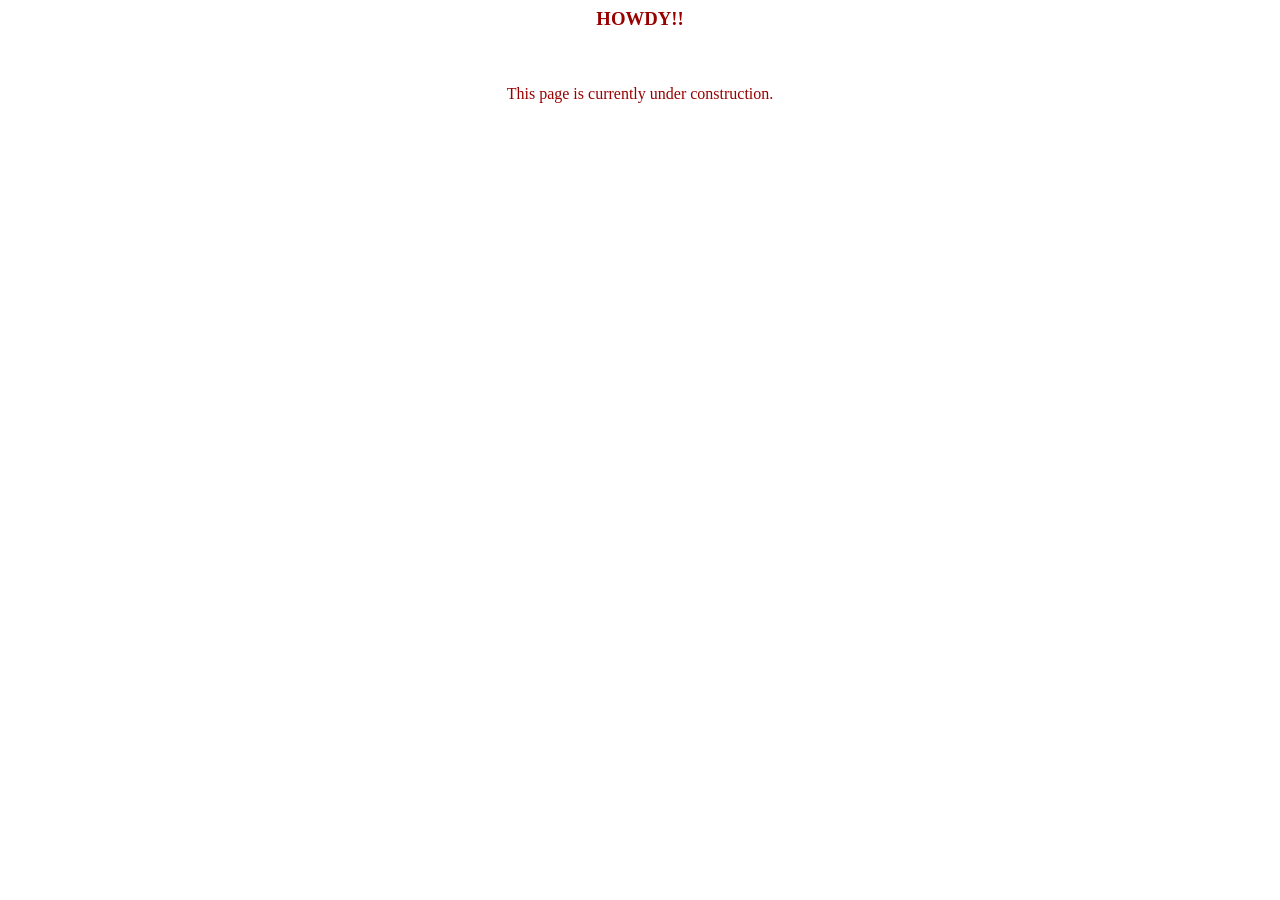
==== index.html @ 61f90579 "Add files via upload" ====
<!DOCTYPE HTML PUBLIC "-//W3C//DTD HTML 4.01 Transitional//EN">
<html>
<head>
<title>TEST</title>
<meta http-equiv="Content-Type" content="text/html; charset=iso-8859-1">
</head>

<body>
<table width="100%" border="0" cellspacing="0" cellpadding="0">
  <tr>
    <td align="center"><h3><font color="#990000">HOWDY!!</font></h3></td>
  </tr>
  <tr>
    <td align="center"><font color="#990000"><br><br>This page is currently under construction.</font></td>
  </tr>
</table>

</body>
</html>
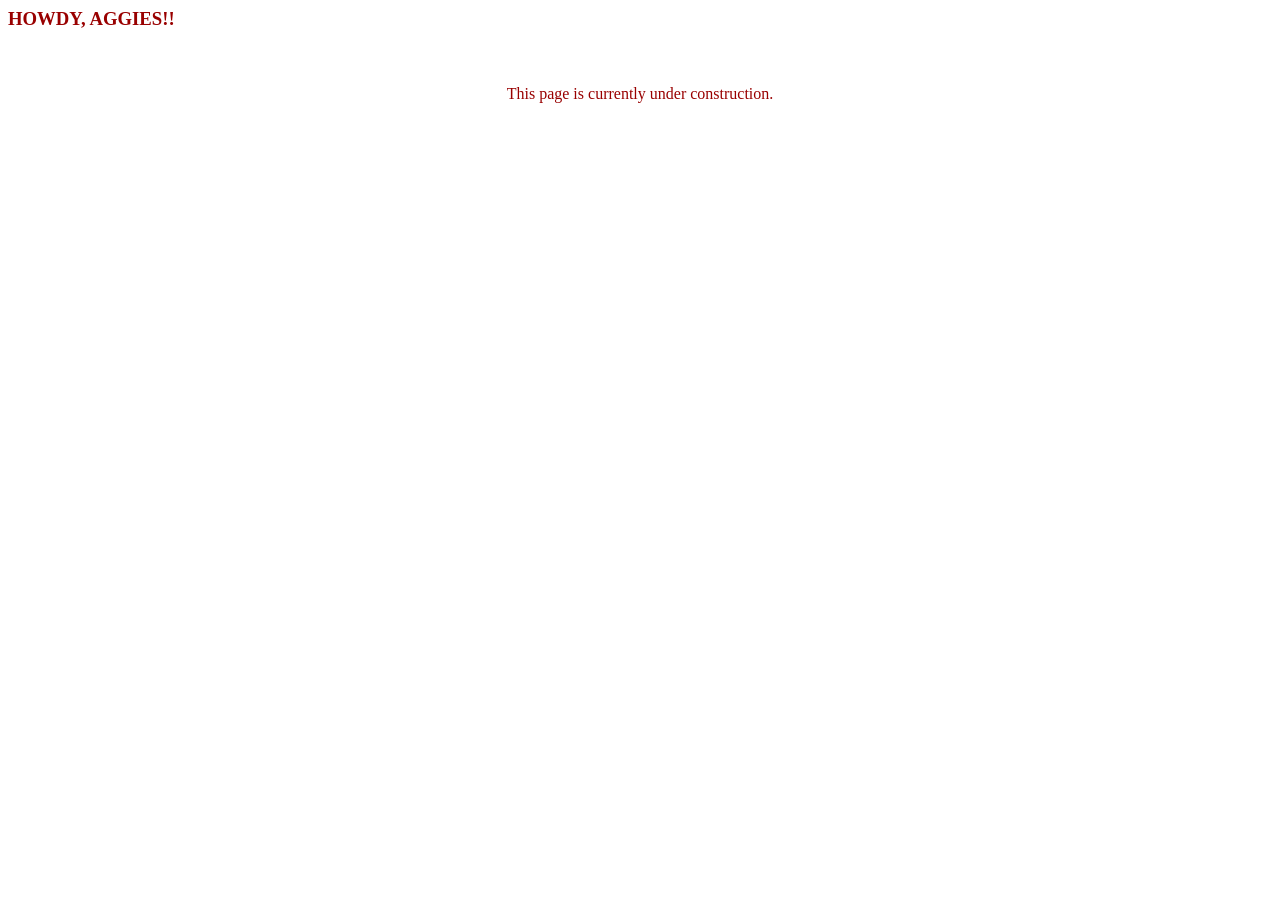
==== commit fe2b34b4: "practice commit, changed heading" ====
--- a/index.html
+++ b/index.html
@@ -8,7 +8,7 @@
 <body>
 <table width="100%" border="0" cellspacing="0" cellpadding="0">
   <tr>
-    <td align="center"><h3><font color="#990000">HOWDY!!</font></h3></td>
+    <h3><font color="#990000">HOWDY, AGGIES!!</font></h3>
   </tr>
   <tr>
     <td align="center"><font color="#990000"><br><br>This page is currently under construction.</font></td>
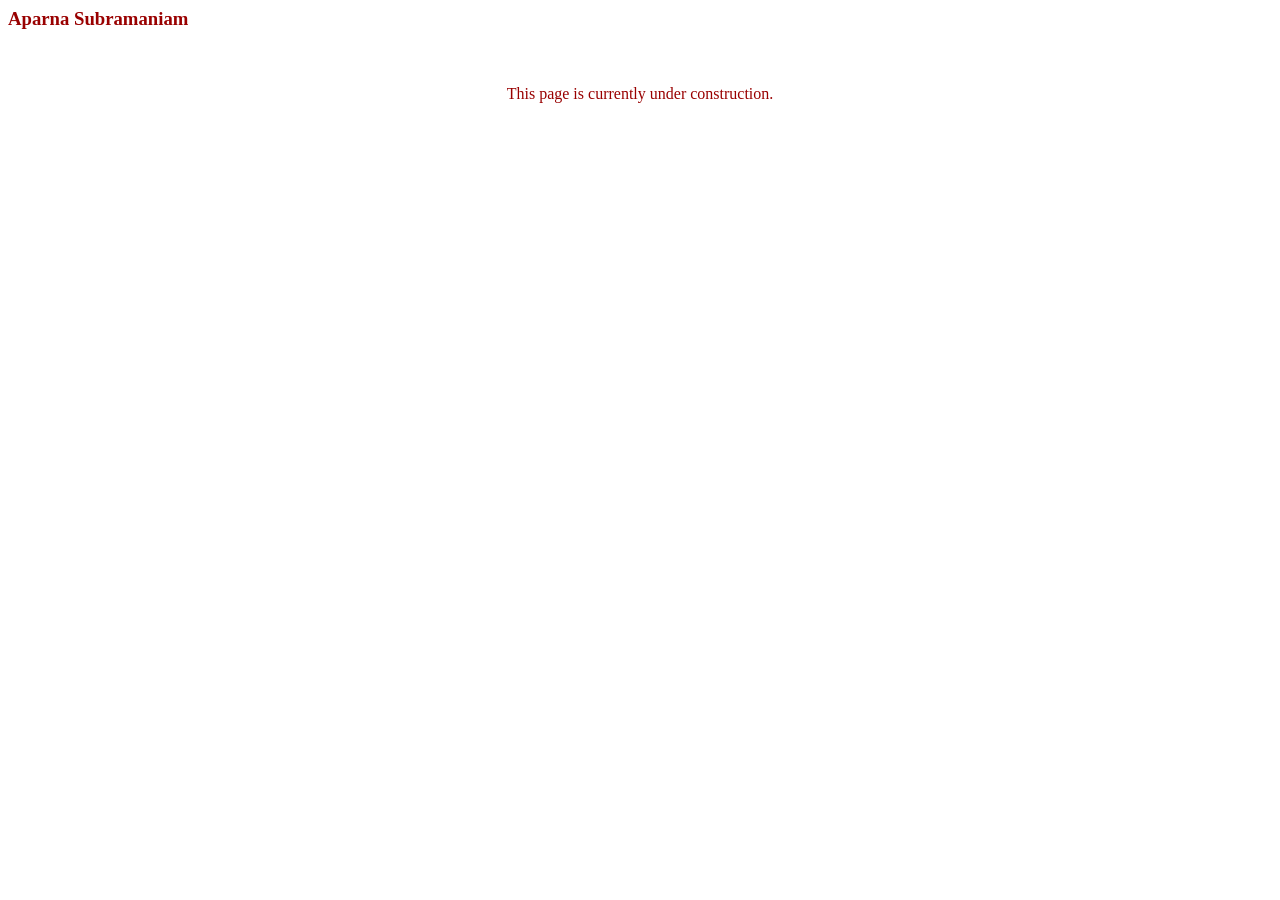
==== commit bfebe6ab: "another practice" ====
--- a/index.html
+++ b/index.html
@@ -8,7 +8,7 @@
 <body>
 <table width="100%" border="0" cellspacing="0" cellpadding="0">
   <tr>
-    <h3><font color="#990000">HOWDY, AGGIES!!</font></h3>
+    <h3><font color="#990000">Aparna Subramaniam</font></h3>
   </tr>
   <tr>
     <td align="center"><font color="#990000"><br><br>This page is currently under construction.</font></td>
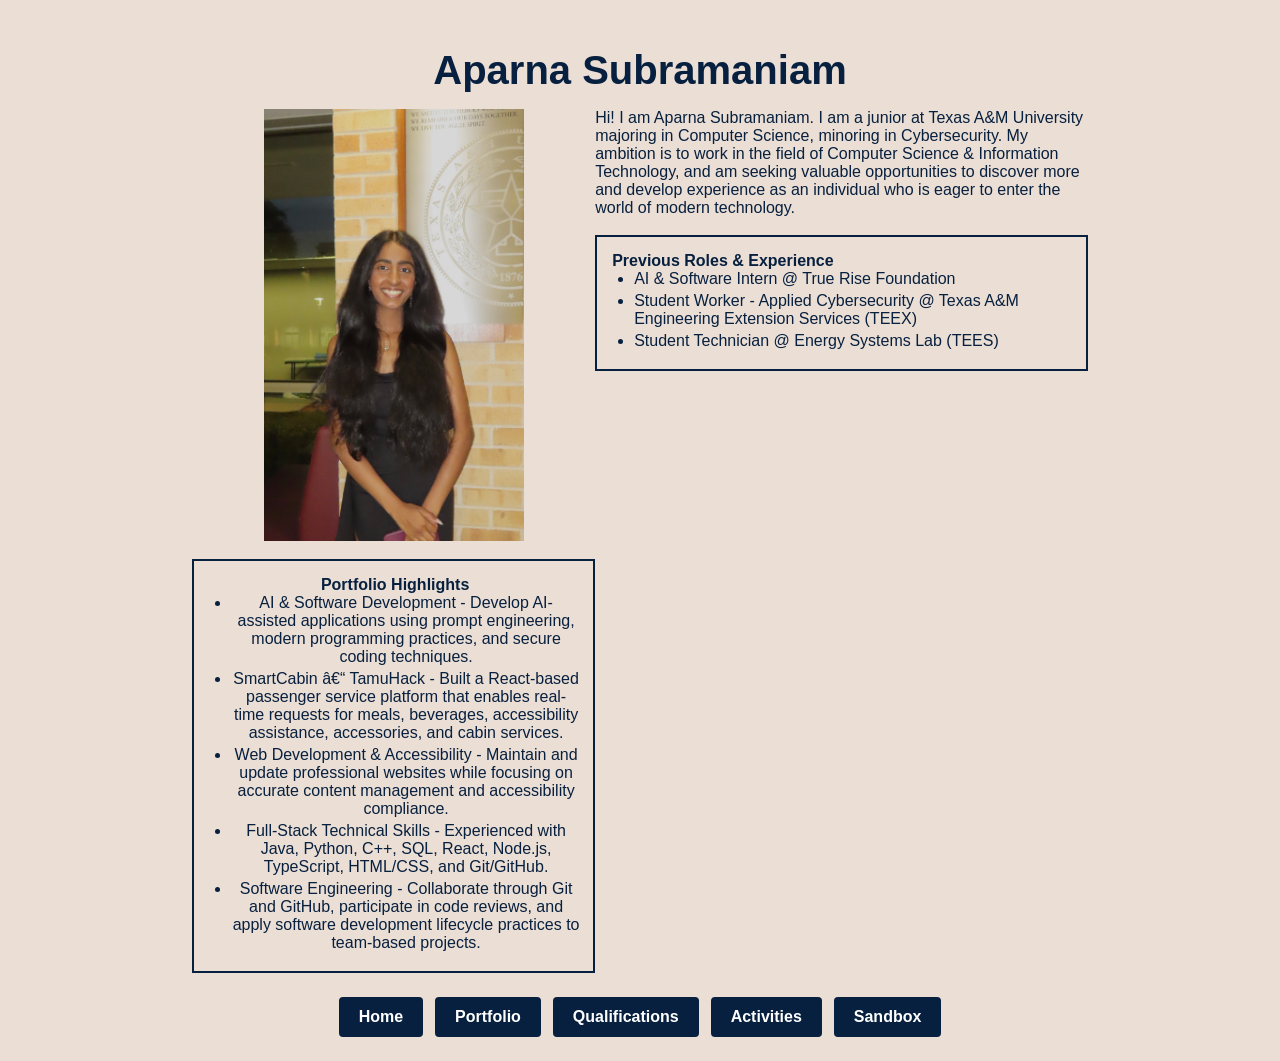
==== commit 9a319f11: "added features the styles css file to include a professional color scheme and sans serif font. added" ====
--- a/index.html
+++ b/index.html
@@ -3,17 +3,62 @@
 <head>
 <title>TEST</title>
 <meta http-equiv="Content-Type" content="text/html; charset=iso-8859-1">
+<link rel="stylesheet" href="styles.css">
 </head>
 
 <body>
-<table width="100%" border="0" cellspacing="0" cellpadding="0">
-  <tr>
-    <h3><font color="#990000">Aparna Subramaniam</font></h3>
-  </tr>
-  <tr>
-    <td align="center"><font color="#990000"><br><br>This page is currently under construction.</font></td>
-  </tr>
-</table>
+<div class="container">
 
+  <table width="100%" border="0" cellspacing="0" cellpadding="0">
+    <tr>
+      <td align="center"><h1><font color="#07203F">Aparna Subramaniam</font></h1></td>
+    </tr>
+  </table>
+
+  <table width="100%" border="0" cellspacing="0" cellpadding="10">
+    <tr>
+      <td width="45%" valign="top" align="center">
+        <img src="profile.jpg" alt="Aparna Subramaniam" width="260">
+        <br><br>
+        <div class="info-box">
+          <font color="#07203F">
+            <strong>Portfolio Highlights</strong>
+            <ul>
+              <li> AI & Software Development - Develop AI-assisted applications using prompt engineering, modern programming practices, and secure coding techniques.</li>
+              <li> SmartCabin – TamuHack - Built a React-based passenger service platform that enables real-time requests for meals, beverages, accessibility assistance, accessories, and cabin services.</li>
+              <li> Web Development & Accessibility - Maintain and update professional websites while focusing on accurate content management and accessibility compliance.</li>
+              <li> Full-Stack Technical Skills - Experienced with Java, Python, C++, SQL, React, Node.js, TypeScript, HTML/CSS, and Git/GitHub.</li>
+              <li> Software Engineering - Collaborate through Git and GitHub, participate in code reviews, and apply software development lifecycle practices to team-based projects.</li>
+              
+            </ul>
+          </font>
+        </div>
+      </td>
+      <td width="55%" valign="top" align="left">
+        <font color="#07203F">Hi! I am Aparna Subramaniam. I am a junior at Texas A&M University majoring in Computer Science, minoring in Cybersecurity. My ambition is to work in the field of Computer Science & Information Technology, and am seeking valuable opportunities to discover more and develop experience as an individual who is eager to enter the world of modern technology.</font>
+        <br><br>
+        <div class="info-box">
+          <font color="#07203F">
+            <strong>Previous Roles &amp; Experience</strong>
+            <ul>
+              <li>AI &amp; Software Intern @ True Rise Foundation</li>
+              <li>Student Worker - Applied Cybersecurity @ Texas A&M Engineering Extension Services (TEEX)</li>
+              <li>Student Technician @ Energy Systems Lab (TEES)</li>
+            </ul>
+          </font>
+        </div>
+      </td>
+    </tr>
+  </table>
+
+  <nav class="site-nav">
+    <a href="index.html">Home</a>
+    <a href="portfolio.html">Portfolio</a>
+    <a href="qualifications.html">Qualifications</a>
+    <a href="activities.html">Activities</a>
+    <a href="sandbox.html">Sandbox</a>
+  </nav>
+
+</div>
 </body>
-</html>
+</html>
--- a/styles.css
+++ b/styles.css
@@ -0,0 +1,106 @@
+*,
+*::before,
+*::after {
+  box-sizing: border-box;
+  margin: 0;
+  padding: 0;
+}
+
+:root {
+  --color-dark: #02000D;
+  --color-navy: #07203F;
+  --color-cream: #EBDED4;
+  --color-tan: #D9AA90;
+  --color-rust: #A65E46;
+}
+
+body {
+  font-family: 'Open Sans', Calibri, 'Segoe UI', 'Helvetica Neue', Arial, sans-serif;
+  line-height: 1.5;
+  color: var(--color-navy);
+  background-color: var(--color-cream);
+}
+
+.container {
+  width: 100%;
+  max-width: 960px;
+  margin: 0 auto;
+  padding: 0 1rem;
+}
+
+.row {
+  display: flex;
+  flex-wrap: wrap;
+  gap: 1rem;
+}
+
+h1, h2, h3, p {
+  margin-bottom: 1rem;
+}
+
+h1 { font-size: 2.5rem; padding-top: 3rem; }
+h2 { font-size: 2rem; padding-top: 3rem; }
+p  { font-size: 1rem; }
+
+.button {
+  display: inline-block;
+  padding: 0.5rem 1rem;
+  background-color: var(--color-navy);
+  color: #ffffff;
+  border: none;
+  border-radius: 4px;
+  cursor: pointer;
+  text-decoration: none;
+}
+
+.button:hover {
+  background-color: var(--color-rust);
+}
+
+/* Navigation row shared across all pages */
+.site-nav {
+  display: flex;
+  justify-content: center;
+  flex-wrap: wrap;
+  gap: 0.75rem;
+  padding: 1.5rem 1rem;
+}
+
+.site-nav a {
+  display: inline-block;
+  padding: 0.5rem 1.25rem;
+  background-color: var(--color-navy);
+  color: #ffffff;
+  border-radius: 4px;
+  text-decoration: none;
+  font-weight: 600;
+  transition: background-color 0.15s ease;
+}
+
+.site-nav a:hover {
+  background-color: var(--color-rust);
+}
+
+/* Outlined boxes used for Previous Roles, Portfolio Highlights, etc. */
+.info-box {
+  border: 2px solid var(--color-navy);
+  display: inline-block;
+  width: fit-content;
+  max-width: 100%;
+  padding: 15px 12px 15px 15px;
+}
+
+.info-box ul {
+  padding-left: 22px;
+  margin: 0;
+}
+
+.info-box li {
+  margin-bottom: 4px;
+}
+
+@media (min-width: 550px) {
+  .container {
+    padding: 0 2rem;
+  }
+}
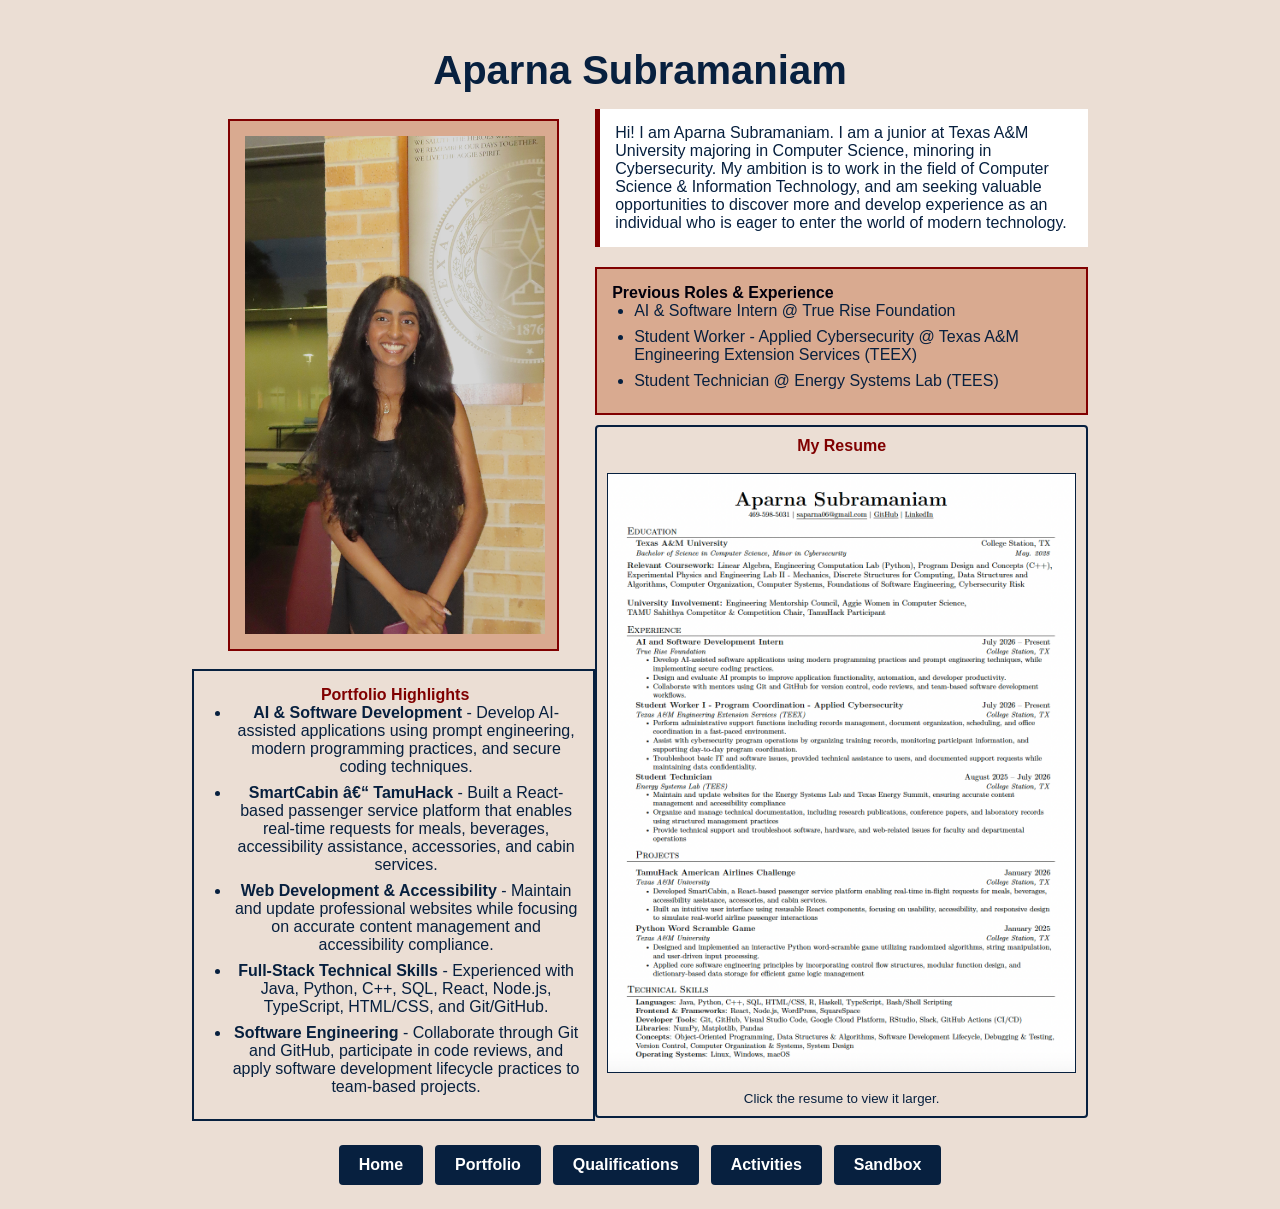
==== commit a12687ca: "half of portfolio page done, added some maroon accents to index/landing page" ====
--- a/index.html
+++ b/index.html
@@ -1,64 +1,230 @@
 <!DOCTYPE HTML PUBLIC "-//W3C//DTD HTML 4.01 Transitional//EN">
 <html>
+
 <head>
 <title>TEST</title>
+
 <meta http-equiv="Content-Type" content="text/html; charset=iso-8859-1">
+
 <link rel="stylesheet" href="styles.css">
+
 </head>
 
 <body>
+
 <div class="container">
 
   <table width="100%" border="0" cellspacing="0" cellpadding="0">
     <tr>
-      <td align="center"><h1><font color="#07203F">Aparna Subramaniam</font></h1></td>
-    </tr>
-  </table>
-
-  <table width="100%" border="0" cellspacing="0" cellpadding="10">
-    <tr>
-      <td width="45%" valign="top" align="center">
-        <img src="profile.jpg" alt="Aparna Subramaniam" width="260">
-        <br><br>
-        <div class="info-box">
-          <font color="#07203F">
-            <strong>Portfolio Highlights</strong>
-            <ul>
-              <li> AI & Software Development - Develop AI-assisted applications using prompt engineering, modern programming practices, and secure coding techniques.</li>
-              <li> SmartCabin – TamuHack - Built a React-based passenger service platform that enables real-time requests for meals, beverages, accessibility assistance, accessories, and cabin services.</li>
-              <li> Web Development & Accessibility - Maintain and update professional websites while focusing on accurate content management and accessibility compliance.</li>
-              <li> Full-Stack Technical Skills - Experienced with Java, Python, C++, SQL, React, Node.js, TypeScript, HTML/CSS, and Git/GitHub.</li>
-              <li> Software Engineering - Collaborate through Git and GitHub, participate in code reviews, and apply software development lifecycle practices to team-based projects.</li>
-              
-            </ul>
-          </font>
-        </div>
-      </td>
-      <td width="55%" valign="top" align="left">
-        <font color="#07203F">Hi! I am Aparna Subramaniam. I am a junior at Texas A&M University majoring in Computer Science, minoring in Cybersecurity. My ambition is to work in the field of Computer Science & Information Technology, and am seeking valuable opportunities to discover more and develop experience as an individual who is eager to enter the world of modern technology.</font>
-        <br><br>
-        <div class="info-box">
-          <font color="#07203F">
-            <strong>Previous Roles &amp; Experience</strong>
-            <ul>
-              <li>AI &amp; Software Intern @ True Rise Foundation</li>
-              <li>Student Worker - Applied Cybersecurity @ Texas A&M Engineering Extension Services (TEEX)</li>
-              <li>Student Technician @ Energy Systems Lab (TEES)</li>
-            </ul>
-          </font>
-        </div>
+      <td align="center">
+        <h1>
+          <font color="#07203F">
+            Aparna Subramaniam
+          </font>
+        </h1>
       </td>
     </tr>
   </table>
 
+  <table width="100%" border="0" cellspacing="0" cellpadding="10">
+
+    <tr>
+
+      <td width="45%" valign="top" align="center" style="padding-top: 10px;">
+
+        <div class="info-box"
+             style="background-color: #D9AA90; border-color: #800000;">
+
+          <img src="profile.jpg"
+               alt="Aparna Subramaniam"
+               width="300">
+
+        </div>
+
+        <br><br>
+
+        <div class="info-box"
+             style="background-color: #EBDED4; border-color: #07203F;">
+
+          <font color="#07203F">
+
+            <strong style="color: #800000;">
+              Portfolio Highlights
+            </strong>
+
+            <ul>
+
+              <li>
+                <strong style="color: #07203F;">
+                  AI &amp; Software Development
+                </strong>
+                - Develop AI-assisted applications using prompt engineering,
+                modern programming practices, and secure coding techniques.
+              </li>
+
+              <li>
+                <strong style="color: #07203F;">
+                  SmartCabin – TamuHack
+                </strong>
+                - Built a React-based passenger service platform that enables
+                real-time requests for meals, beverages, accessibility
+                assistance, accessories, and cabin services.
+              </li>
+
+              <li>
+                <strong style="color: #07203F;">
+                  Web Development &amp; Accessibility
+                </strong>
+                - Maintain and update professional websites while focusing
+                on accurate content management and accessibility compliance.
+              </li>
+
+              <li>
+                <strong style="color: #07203F;">
+                  Full-Stack Technical Skills
+                </strong>
+                - Experienced with Java, Python, C++, SQL, React, Node.js,
+                TypeScript, HTML/CSS, and Git/GitHub.
+              </li>
+
+              <li>
+                <strong style="color: #07203F;">
+                  Software Engineering
+                </strong>
+                - Collaborate through Git and GitHub, participate in code
+                reviews, and apply software development lifecycle practices
+                to team-based projects.
+              </li>
+
+            </ul>
+
+          </font>
+
+        </div>
+
+      </td>
+
+      <td width="55%" valign="top" align="left">
+
+        <div style="
+          background-color: #FFFFFF;
+          border-left: 5px solid #800000;
+          padding: 15px;
+          margin-bottom: 20px;
+        ">
+
+          <font color="#07203F">
+
+            Hi! I am Aparna Subramaniam. I am a junior at Texas A&amp;M
+            University majoring in Computer Science, minoring in Cybersecurity.
+            My ambition is to work in the field of Computer Science &amp;
+            Information Technology, and am seeking valuable opportunities to
+            discover more and develop experience as an individual who is eager
+            to enter the world of modern technology.
+
+          </font>
+
+        </div>
+
+
+        <div class="info-box"
+             style="
+               background-color: #D9AA90;
+               border-color: #800000;
+               width: 100%;
+             ">
+
+          <font color="#07203F">
+
+            <strong style="color: #02000D;">
+              Previous Roles &amp; Experience
+            </strong>
+
+            <ul>
+
+              <li>
+                AI &amp; Software Intern @ True Rise Foundation
+              </li>
+
+              <li>
+                Student Worker - Applied Cybersecurity @
+                Texas A&amp;M Engineering Extension Services (TEEX)
+              </li>
+
+              <li>
+                Student Technician @ Energy Systems Lab (TEES)
+              </li>
+
+            </ul>
+
+          </font>
+
+        </div>
+
+        <br>
+
+        <div class="resume-preview"
+             style="
+               background-color: #EBDED4;
+               border: 2px solid #07203F;
+               border-radius: 4px;
+             ">
+
+          <font color="#07203F">
+
+            <strong style="color: #800000;">
+              My Resume
+            </strong>
+
+          </font>
+
+          <br><br>
+
+          <a href="resume.png" target="_blank">
+
+            <img src="resume.png"
+                 alt="Aparna Subramaniam Resume"
+                 width="500">
+
+          </a>
+
+          <br><br>
+
+          <font color="#07203F">
+
+            <small>
+              Click the resume to view it larger.
+            </small>
+
+          </font>
+
+        </div>
+
+      </td>
+
+    </tr>
+
+  </table>
+
+
+  <!-- Navigation -->
   <nav class="site-nav">
+
     <a href="index.html">Home</a>
+
     <a href="portfolio.html">Portfolio</a>
+
     <a href="qualifications.html">Qualifications</a>
+
     <a href="activities.html">Activities</a>
+
     <a href="sandbox.html">Sandbox</a>
+
   </nav>
 
+
 </div>
+
 </body>
+
 </html>
--- a/styles.css
+++ b/styles.css
@@ -11,7 +11,7 @@
   --color-navy: #07203F;
   --color-cream: #EBDED4;
   --color-tan: #D9AA90;
-  --color-rust: #A65E46;
+  --color-rust: #800000;
 }
 
 body {
@@ -56,8 +56,6 @@
 .button:hover {
   background-color: var(--color-rust);
 }
-
-/* Navigation row shared across all pages */
 .site-nav {
   display: flex;
   justify-content: center;
@@ -103,4 +101,23 @@
   .container {
     padding: 0 2rem;
   }
+}
+
+.resume-preview {
+    text-align: center;
+    margin-top: 10px;
+    padding: 10px;
+}
+
+.resume-preview img {
+    max-width: 100%;
+    height: auto;
+    border: 1px solid #07203F;
+}
+
+.resume-preview a {
+    text-decoration: none;
+}
+.info-box li {
+    margin-bottom: 8px;
 }
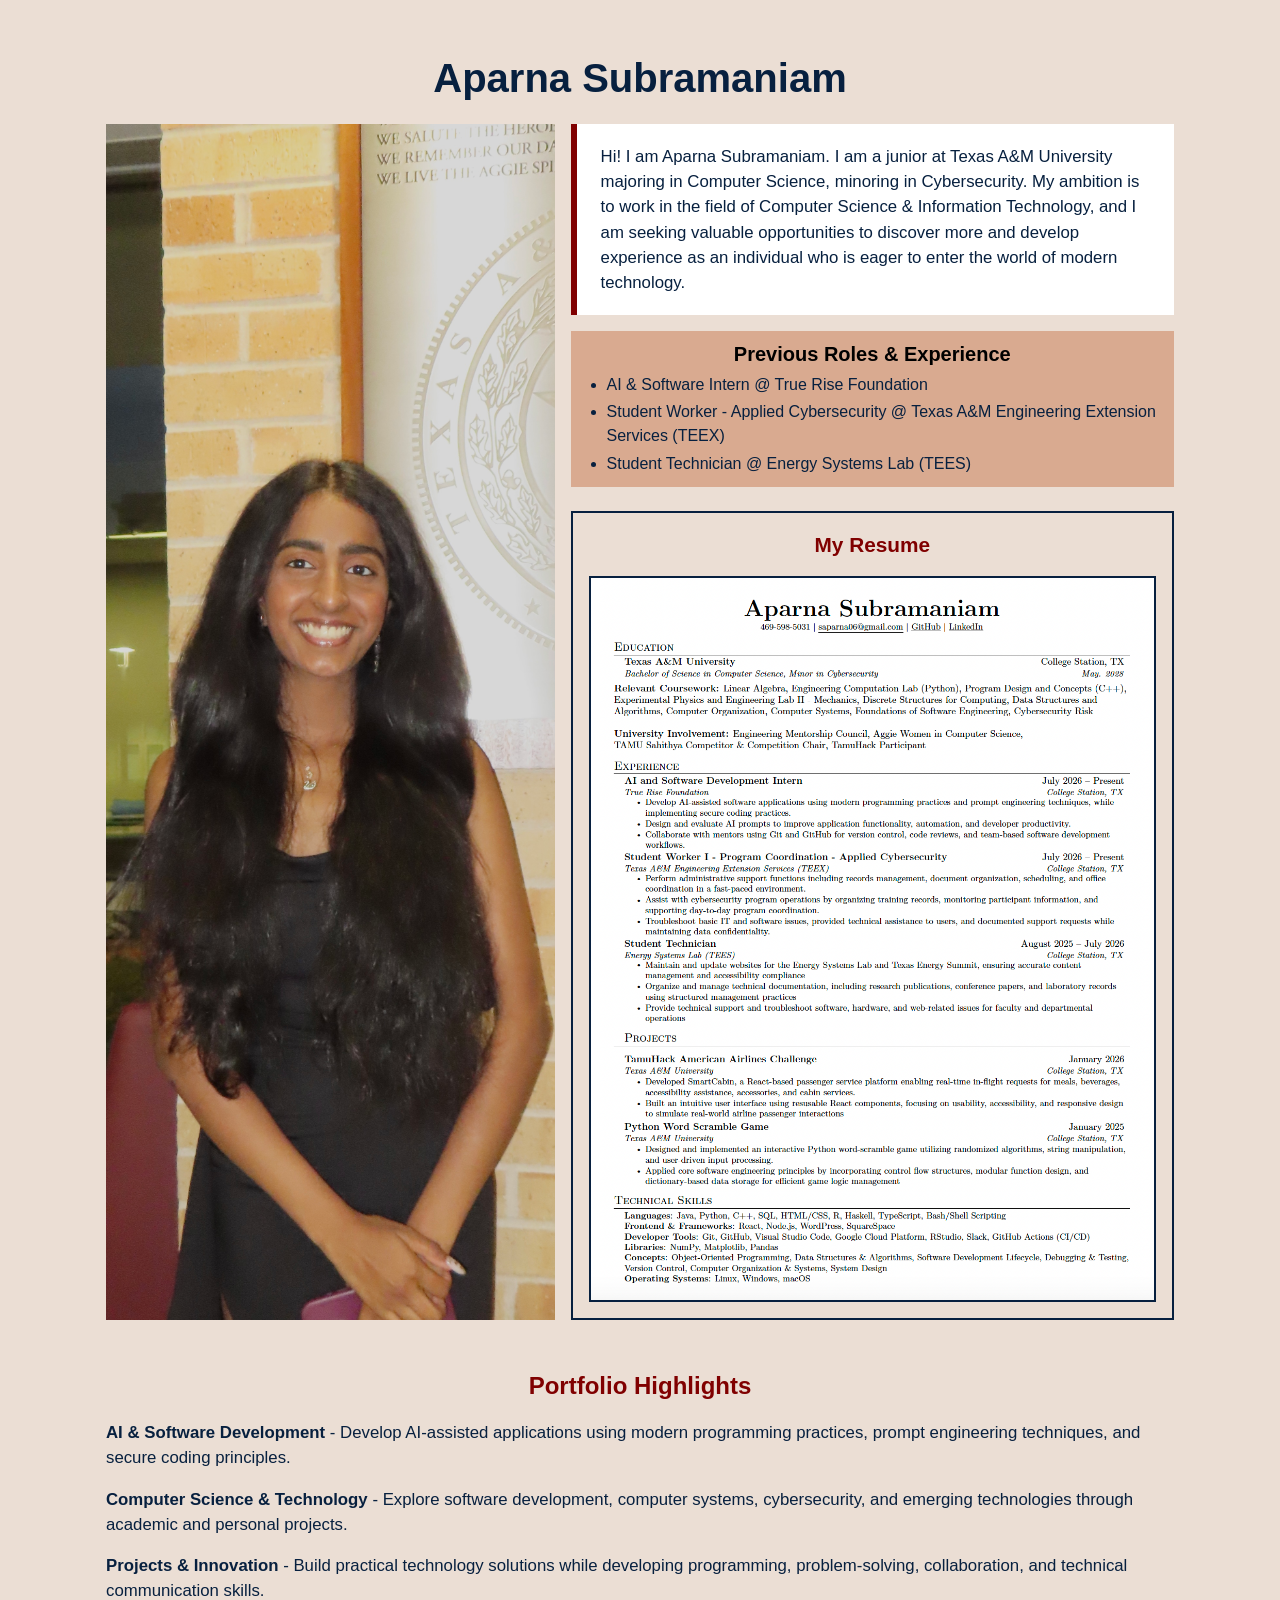
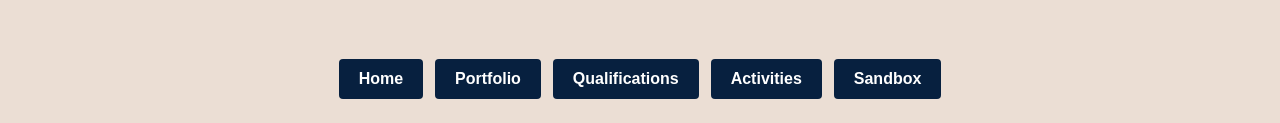
==== commit 5e94bea8: "fixed visual issue on index.html - elongated photo" ====
--- a/index.html
+++ b/index.html
@@ -1,230 +1,196 @@
 <!DOCTYPE HTML PUBLIC "-//W3C//DTD HTML 4.01 Transitional//EN">
 <html>
-
 <head>
-<title>TEST</title>
-
-<meta http-equiv="Content-Type" content="text/html; charset=iso-8859-1">
-
+<title>Aparna Subramaniam</title>
+<meta http-equiv="Content-Type" content="text/html; charset=utf-8">
 <link rel="stylesheet" href="styles.css">
 
+<style>
+.landing-layout {
+  display: grid;
+  grid-template-columns: 42% 58%;
+  gap: 0;
+  align-items: stretch;
+}
+
+.landing-photo {
+  width: 100%;
+  height: 100%;
+  min-height: 700px;
+  object-fit: cover;
+  object-position: center top;
+  display: block;
+}
+
+.landing-right {
+  padding-left: 1rem;
+}
+
+.landing-intro {
+  background-color: #ffffff;
+  border-left: 6px solid var(--color-rust);
+  padding: 1.25rem 1.5rem;
+  margin-bottom: 1rem;
+}
+
+.landing-intro p {
+  margin: 0;
+  font-size: 1.05rem;
+}
+
+.previous-roles {
+  background-color: var(--color-tan);
+  padding: 0.5rem 1rem;
+  margin-bottom: 1.5rem;
+}
+
+.previous-roles h2 {
+  padding: 0;
+  margin-bottom: 0.25rem;
+  font-size: 1.25rem;
+  color: #000000;
+}
+
+.previous-roles ul {
+  margin: 0;
+  padding-left: 1.25rem;
+}
+
+.previous-roles li {
+  font-size: 1rem;
+  margin-bottom: 0.2rem;
+}
+
+.landing-resume {
+  border: 2px solid var(--color-navy);
+  padding: 1rem;
+  text-align: center;
+}
+
+.landing-resume h2 {
+  padding: 0;
+  margin-bottom: 1rem;
+  color: var(--color-rust);
+  font-size: 1.3rem;
+}
+
+.landing-resume img {
+  width: 100%;
+  max-width: 650px;
+  height: auto;
+  border: 2px solid var(--color-navy);
+  display: block;
+  margin: 0 auto;
+}
+
+.highlights {
+  margin-top: 2rem;
+  padding: 1rem 0;
+}
+
+.highlights h2 {
+  padding: 0;
+  color: var(--color-rust);
+  text-align: center;
+  font-size: 1.5rem;
+}
+
+.highlights p {
+  font-size: 1.05rem;
+}
+
+@media (max-width: 800px) {
+  .landing-layout {
+    grid-template-columns: 1fr;
+  }
+
+  .landing-photo {
+    min-height: 500px;
+  }
+
+  .landing-right {
+    padding-left: 0;
+  }
+}
+</style>
 </head>
 
 <body>
 
 <div class="container">
 
-  <table width="100%" border="0" cellspacing="0" cellpadding="0">
-    <tr>
-      <td align="center">
-        <h1>
-          <font color="#07203F">
-            Aparna Subramaniam
-          </font>
-        </h1>
-      </td>
-    </tr>
-  </table>
+  <h1>Aparna Subramaniam</h1>
 
-  <table width="100%" border="0" cellspacing="0" cellpadding="10">
+  <div class="landing-layout">
 
-    <tr>
+    <div>
+      <img src="profile.jpg" alt="Aparna Subramaniam" class="landing-photo">
+    </div>
 
-      <td width="45%" valign="top" align="center" style="padding-top: 10px;">
+    <div class="landing-right">
 
-        <div class="info-box"
-             style="background-color: #D9AA90; border-color: #800000;">
+      <div class="landing-intro">
+        <p>
+          Hi! I am Aparna Subramaniam. I am a junior at Texas A&M University
+          majoring in Computer Science, minoring in Cybersecurity. My ambition
+          is to work in the field of Computer Science & Information Technology,
+          and I am seeking valuable opportunities to discover more and develop
+          experience as an individual who is eager to enter the world of modern
+          technology.
+        </p>
+      </div>
 
-          <img src="profile.jpg"
-               alt="Aparna Subramaniam"
-               width="300">
+      <div class="previous-roles">
+        <h2>Previous Roles & Experience</h2>
+        <ul>
+          <li>AI & Software Intern @ True Rise Foundation</li>
+          <li>Student Worker - Applied Cybersecurity @ Texas A&M Engineering Extension Services (TEEX)</li>
+          <li>Student Technician @ Energy Systems Lab (TEES)</li>
+        </ul>
+      </div>
 
-        </div>
+      <div class="landing-resume">
+        <h2>My Resume</h2>
+        <a href="resume.png" target="_blank">
+          <img src="resume.png" alt="Aparna Subramaniam Resume">
+        </a>
+      </div>
 
-        <br><br>
+    </div>
 
-        <div class="info-box"
-             style="background-color: #EBDED4; border-color: #07203F;">
+  </div>
 
-          <font color="#07203F">
+  <div class="highlights">
+    <h2>Portfolio Highlights</h2>
 
-            <strong style="color: #800000;">
-              Portfolio Highlights
-            </strong>
+    <p>
+      <strong>AI & Software Development</strong> -
+      Develop AI-assisted applications using modern programming practices,
+      prompt engineering techniques, and secure coding principles.
+    </p>
 
-            <ul>
+    <p>
+      <strong>Computer Science & Technology</strong> -
+      Explore software development, computer systems, cybersecurity,
+      and emerging technologies through academic and personal projects.
+    </p>
 
-              <li>
-                <strong style="color: #07203F;">
-                  AI &amp; Software Development
-                </strong>
-                - Develop AI-assisted applications using prompt engineering,
-                modern programming practices, and secure coding techniques.
-              </li>
+    <p>
+      <strong>Projects & Innovation</strong> -
+      Build practical technology solutions while developing programming,
+      problem-solving, collaboration, and technical communication skills.
+    </p>
+  </div>
 
-              <li>
-                <strong style="color: #07203F;">
-                  SmartCabin – TamuHack
-                </strong>
-                - Built a React-based passenger service platform that enables
-                real-time requests for meals, beverages, accessibility
-                assistance, accessories, and cabin services.
-              </li>
-
-              <li>
-                <strong style="color: #07203F;">
-                  Web Development &amp; Accessibility
-                </strong>
-                - Maintain and update professional websites while focusing
-                on accurate content management and accessibility compliance.
-              </li>
-
-              <li>
-                <strong style="color: #07203F;">
-                  Full-Stack Technical Skills
-                </strong>
-                - Experienced with Java, Python, C++, SQL, React, Node.js,
-                TypeScript, HTML/CSS, and Git/GitHub.
-              </li>
-
-              <li>
-                <strong style="color: #07203F;">
-                  Software Engineering
-                </strong>
-                - Collaborate through Git and GitHub, participate in code
-                reviews, and apply software development lifecycle practices
-                to team-based projects.
-              </li>
-
-            </ul>
-
-          </font>
-
-        </div>
-
-      </td>
-
-      <td width="55%" valign="top" align="left">
-
-        <div style="
-          background-color: #FFFFFF;
-          border-left: 5px solid #800000;
-          padding: 15px;
-          margin-bottom: 20px;
-        ">
-
-          <font color="#07203F">
-
-            Hi! I am Aparna Subramaniam. I am a junior at Texas A&amp;M
-            University majoring in Computer Science, minoring in Cybersecurity.
-            My ambition is to work in the field of Computer Science &amp;
-            Information Technology, and am seeking valuable opportunities to
-            discover more and develop experience as an individual who is eager
-            to enter the world of modern technology.
-
-          </font>
-
-        </div>
-
-
-        <div class="info-box"
-             style="
-               background-color: #D9AA90;
-               border-color: #800000;
-               width: 100%;
-             ">
-
-          <font color="#07203F">
-
-            <strong style="color: #02000D;">
-              Previous Roles &amp; Experience
-            </strong>
-
-            <ul>
-
-              <li>
-                AI &amp; Software Intern @ True Rise Foundation
-              </li>
-
-              <li>
-                Student Worker - Applied Cybersecurity @
-                Texas A&amp;M Engineering Extension Services (TEEX)
-              </li>
-
-              <li>
-                Student Technician @ Energy Systems Lab (TEES)
-              </li>
-
-            </ul>
-
-          </font>
-
-        </div>
-
-        <br>
-
-        <div class="resume-preview"
-             style="
-               background-color: #EBDED4;
-               border: 2px solid #07203F;
-               border-radius: 4px;
-             ">
-
-          <font color="#07203F">
-
-            <strong style="color: #800000;">
-              My Resume
-            </strong>
-
-          </font>
-
-          <br><br>
-
-          <a href="resume.png" target="_blank">
-
-            <img src="resume.png"
-                 alt="Aparna Subramaniam Resume"
-                 width="500">
-
-          </a>
-
-          <br><br>
-
-          <font color="#07203F">
-
-            <small>
-              Click the resume to view it larger.
-            </small>
-
-          </font>
-
-        </div>
-
-      </td>
-
-    </tr>
-
-  </table>
-
-
-  <!-- Navigation -->
   <nav class="site-nav">
-
     <a href="index.html">Home</a>
-
     <a href="portfolio.html">Portfolio</a>
-
     <a href="qualifications.html">Qualifications</a>
-
     <a href="activities.html">Activities</a>
-
     <a href="sandbox.html">Sandbox</a>
-
   </nav>
-
 
 </div>
 
 </body>
-
 </html>
--- a/styles.css
+++ b/styles.css
@@ -23,24 +23,36 @@
 
 .container {
   width: 100%;
-  max-width: 960px;
+  max-width: 1100px;
   margin: 0 auto;
   padding: 0 1rem;
 }
 
-.row {
-  display: flex;
-  flex-wrap: wrap;
-  gap: 1rem;
-}
-
-h1, h2, h3, p {
+
+
+h1,
+h2,
+h3,
+p {
   margin-bottom: 1rem;
 }
 
-h1 { font-size: 2.5rem; padding-top: 3rem; }
-h2 { font-size: 2rem; padding-top: 3rem; }
-p  { font-size: 1rem; }
+h1 {
+  font-size: 2.5rem;
+  padding-top: 3rem;
+  text-align: center;
+}
+
+h2 {
+  font-size: 2rem;
+  padding-top: 1rem;
+  text-align: center;
+}
+
+h3 {
+  font-size: 1rem;
+}
+
 
 .button {
   display: inline-block;
@@ -56,22 +68,312 @@
 .button:hover {
   background-color: var(--color-rust);
 }
+
+
+
+.qualifications-top {
+  display: flex;
+  gap: 2rem;
+  align-items: flex-start;
+  margin-top: 1rem;
+}
+
+
+.resume-section {
+  flex: 0 0 40%;
+}
+
+.resume-section h2 {
+  margin-bottom: 1rem;
+}
+
+.resume-preview {
+  text-align: center;
+  margin-top: 10px;
+  padding: 10px;
+}
+
+.resume-preview img {
+  max-width: 100%;
+  width: 430px;
+  height: auto;
+  border: 2px solid var(--color-navy);
+  display: block;
+  margin: 0 auto;
+}
+
+.resume-preview a {
+  text-decoration: none;
+}
+
+
+
+.skills-section {
+  flex: 1;
+}
+
+.skills-section h2 {
+  margin-bottom: 1rem;
+}
+
+.skills-grid {
+  display: grid;
+  grid-template-columns: repeat(3, 1fr);
+  gap: 0.8rem;
+}
+
+.skill-box {
+  background-color: #ffffff;
+  border: 2px solid var(--color-navy);
+  padding: 0.9rem;
+  min-height: 135px;
+}
+
+.skill-box h3 {
+  color: var(--color-rust);
+  text-align: center;
+  margin-bottom: 0.5rem;
+}
+
+.skill-box ul {
+  padding-left: 1.2rem;
+}
+
+.skill-box li {
+  margin-bottom: 0.2rem;
+  font-size: 0.85rem;
+}
+
+
+.bottom-sections {
+  display: flex;
+  gap: 3rem;
+  margin-top: 3rem;
+  padding-bottom: 2rem;
+}
+
+.certifications-section,
+.awards-section {
+  flex: 1;
+}
+
+.certifications-section h2,
+.awards-section h2 {
+  text-align: center;
+  padding-top: 0;
+  margin-bottom: 2rem;
+}
+
+
+
+.certifications-grid {
+  display: grid;
+  grid-template-columns: repeat(3, 1fr);
+  gap: 1.5rem;
+  align-items: center;
+  justify-items: center;
+}
+
+.certification {
+  display: flex;
+  justify-content: center;
+  align-items: center;
+}
+
+.star {
+  width: 135px;
+  height: 135px;
+
+  background-color: var(--color-rust);
+  color: #ffffff;
+
+  clip-path: polygon(
+    50% 0%,
+    61% 35%,
+    98% 35%,
+    68% 57%,
+    79% 95%,
+    50% 73%,
+    21% 95%,
+    32% 57%,
+    2% 35%,
+    39% 35%
+  );
+
+  display: flex;
+  justify-content: center;
+  align-items: center;
+
+  text-align: center;
+
+  font-size: 0.85rem;
+  font-weight: 700;
+  line-height: 1.2;
+
+  padding: 25px;
+}
+
+.star span {
+  max-width: 75px;
+}
+
+
+.awards-grid {
+  display: grid;
+  grid-template-columns: repeat(3, 1fr);
+  gap: 1.5rem;
+  align-items: start;
+  justify-items: center;
+}
+
+.award {
+  text-align: center;
+}
+
+
+
+.medal {
+  position: relative;
+  width: 110px;
+  height: 155px;
+  margin: 0 auto 0.5rem;
+}
+
+
+.ribbon {
+  position: absolute;
+
+  top: 0;
+  left: 50%;
+
+  transform: translateX(-50%);
+
+  width: 62px;
+  height: 75px;
+
+  display: flex;
+  justify-content: center;
+}
+
+.ribbon-left,
+.ribbon-center,
+.ribbon-right {
+  height: 70px;
+}
+
+
+
+.ribbon-left {
+  width: 19px;
+
+  background-color: var(--color-rust);
+
+  transform: skewY(-25deg);
+
+  margin-right: -3px;
+}
+
+
+
+.ribbon-center {
+  width: 20px;
+
+  background-color: #ffffff;
+
+  border-left: 2px solid var(--color-navy);
+  border-right: 2px solid var(--color-navy);
+}
+
+
+
+.ribbon-right {
+  width: 19px;
+
+  background-color: var(--color-rust);
+
+  transform: skewY(25deg);
+
+  margin-left: -3px;
+}
+
+
+.medal-circle {
+  position: absolute;
+
+  top: 55px;
+  left: 50%;
+
+  transform: translateX(-50%);
+
+  width: 82px;
+  height: 82px;
+
+  border-radius: 50%;
+
+  background: radial-gradient(
+    circle,
+    #F4D35E 0%,
+    #D9AA90 65%,
+    #B8860B 100%
+  );
+
+  border: 5px solid var(--color-tan);
+
+  box-shadow:
+    0 2px 5px rgba(0, 0, 0, 0.25),
+    inset 0 0 0 3px #B8860B;
+
+  display: flex;
+  justify-content: center;
+  align-items: center;
+}
+
+.medal-circle span {
+  color: #B8860B;
+
+  font-size: 2rem;
+
+  text-shadow: 1px 1px 1px #ffffff;
+}
+
+
+
+.award p {
+  color: var(--color-navy);
+
+  font-weight: 700;
+
+  font-size: 0.9rem;
+
+  margin-top: 0.5rem;
+}
+
+
+
 .site-nav {
   display: flex;
   justify-content: center;
   flex-wrap: wrap;
   gap: 0.75rem;
+
   padding: 1.5rem 1rem;
 }
 
 .site-nav a {
   display: inline-block;
+
   padding: 0.5rem 1.25rem;
+
   background-color: var(--color-navy);
+
   color: #ffffff;
+
   border-radius: 4px;
+
   text-decoration: none;
+
   font-weight: 600;
+
   transition: background-color 0.15s ease;
 }
 
@@ -79,45 +381,165 @@
   background-color: var(--color-rust);
 }
 
-/* Outlined boxes used for Previous Roles, Portfolio Highlights, etc. */
-.info-box {
-  border: 2px solid var(--color-navy);
-  display: inline-block;
-  width: fit-content;
-  max-width: 100%;
-  padding: 15px 12px 15px 15px;
-}
-
-.info-box ul {
-  padding-left: 22px;
-  margin: 0;
-}
-
-.info-box li {
-  margin-bottom: 4px;
-}
-
-@media (min-width: 550px) {
-  .container {
-    padding: 0 2rem;
-  }
-}
-
-.resume-preview {
+
+
+@media (max-width: 850px) {
+
+  .qualifications-top {
+    flex-direction: column;
+  }
+
+  .resume-section,
+  .skills-section {
+    width: 100%;
+  }
+
+  .resume-section {
+    flex: none;
+  }
+
+  .bottom-sections {
+    flex-direction: column;
+  }
+
+}
+
+
+@media (max-width: 650px) {
+
+  .skills-grid {
+    grid-template-columns: repeat(2, 1fr);
+  }
+
+  .certifications-grid,
+  .awards-grid {
+    grid-template-columns: repeat(3, 1fr);
+    gap: 0.75rem;
+  }
+
+  .star {
+    width: 110px;
+    height: 110px;
+    font-size: 0.75rem;
+  }
+
+  .medal {
+    transform: scale(0.85);
+    transform-origin: top center;
+    margin-bottom: -15px;
+  }
+
+}
+
+
+@media (max-width: 500px) {
+
+  .skills-grid {
+    grid-template-columns: 1fr;
+  }
+
+  .certifications-grid,
+  .awards-grid {
+    grid-template-columns: 1fr;
+    gap: 2rem;
+  }
+
+  h1 {
+    font-size: 2rem;
+  }
+
+  h2 {
+    font-size: 1.6rem;
+  }
+
+}
+.landing-layout {
+    display: grid;
+    grid-template-columns: 42% 58%;
+    gap: 0;
+    align-items: stretch;
+  }
+  
+  .landing-photo {
+    width: 100%;
+    height: 100%;
+    min-height: 700px;
+    object-fit: cover;
+    object-position: center top;
+    display: block;
+  }
+  
+  .landing-right {
+    padding-left: 1rem;
+  }
+  
+  .landing-intro {
+    background-color: #ffffff;
+    border-left: 6px solid var(--color-rust);
+    padding: 1.25rem 1.5rem;
+    margin-bottom: 1rem;
+  }
+  
+  .landing-intro p {
+    margin: 0;
+    font-size: 1.05rem;
+  }
+  
+  .previous-roles {
+    background-color: #d9aa90;
+    padding: 0.5rem 1rem;
+    margin-bottom: 1.5rem;
+  }
+  
+  .previous-roles h2 {
+    padding: 0;
+    margin-bottom: 0.25rem;
+    font-size: 1.25rem;
+    color: #000000;
+  }
+  
+  .previous-roles ul {
+    margin: 0;
+    padding-left: 1.25rem;
+  }
+  
+  .previous-roles li {
+    font-size: 1rem;
+    margin-bottom: 0.2rem;
+  }
+  
+  .landing-resume {
+    border: 2px solid var(--color-navy);
+    padding: 1rem;
     text-align: center;
-    margin-top: 10px;
-    padding: 10px;
-}
-
-.resume-preview img {
-    max-width: 100%;
+  }
+  
+  .landing-resume h2 {
+    padding: 0;
+    margin-bottom: 1rem;
+    color: var(--color-rust);
+    font-size: 1.3rem;
+  }
+  
+  .landing-resume img {
+    width: 100%;
+    max-width: 650px;
     height: auto;
-    border: 1px solid #07203F;
-}
-
-.resume-preview a {
-    text-decoration: none;
-}
-.info-box li {
-    margin-bottom: 8px;
-}+    border: 2px solid var(--color-navy);
+    display: block;
+    margin: 0 auto;
+  }
+  
+  @media (max-width: 800px) {
+    .landing-layout {
+      grid-template-columns: 1fr;
+    }
+  
+    .landing-photo {
+      min-height: 500px;
+    }
+  
+    .landing-right {
+      padding-left: 0;
+    }
+  }
